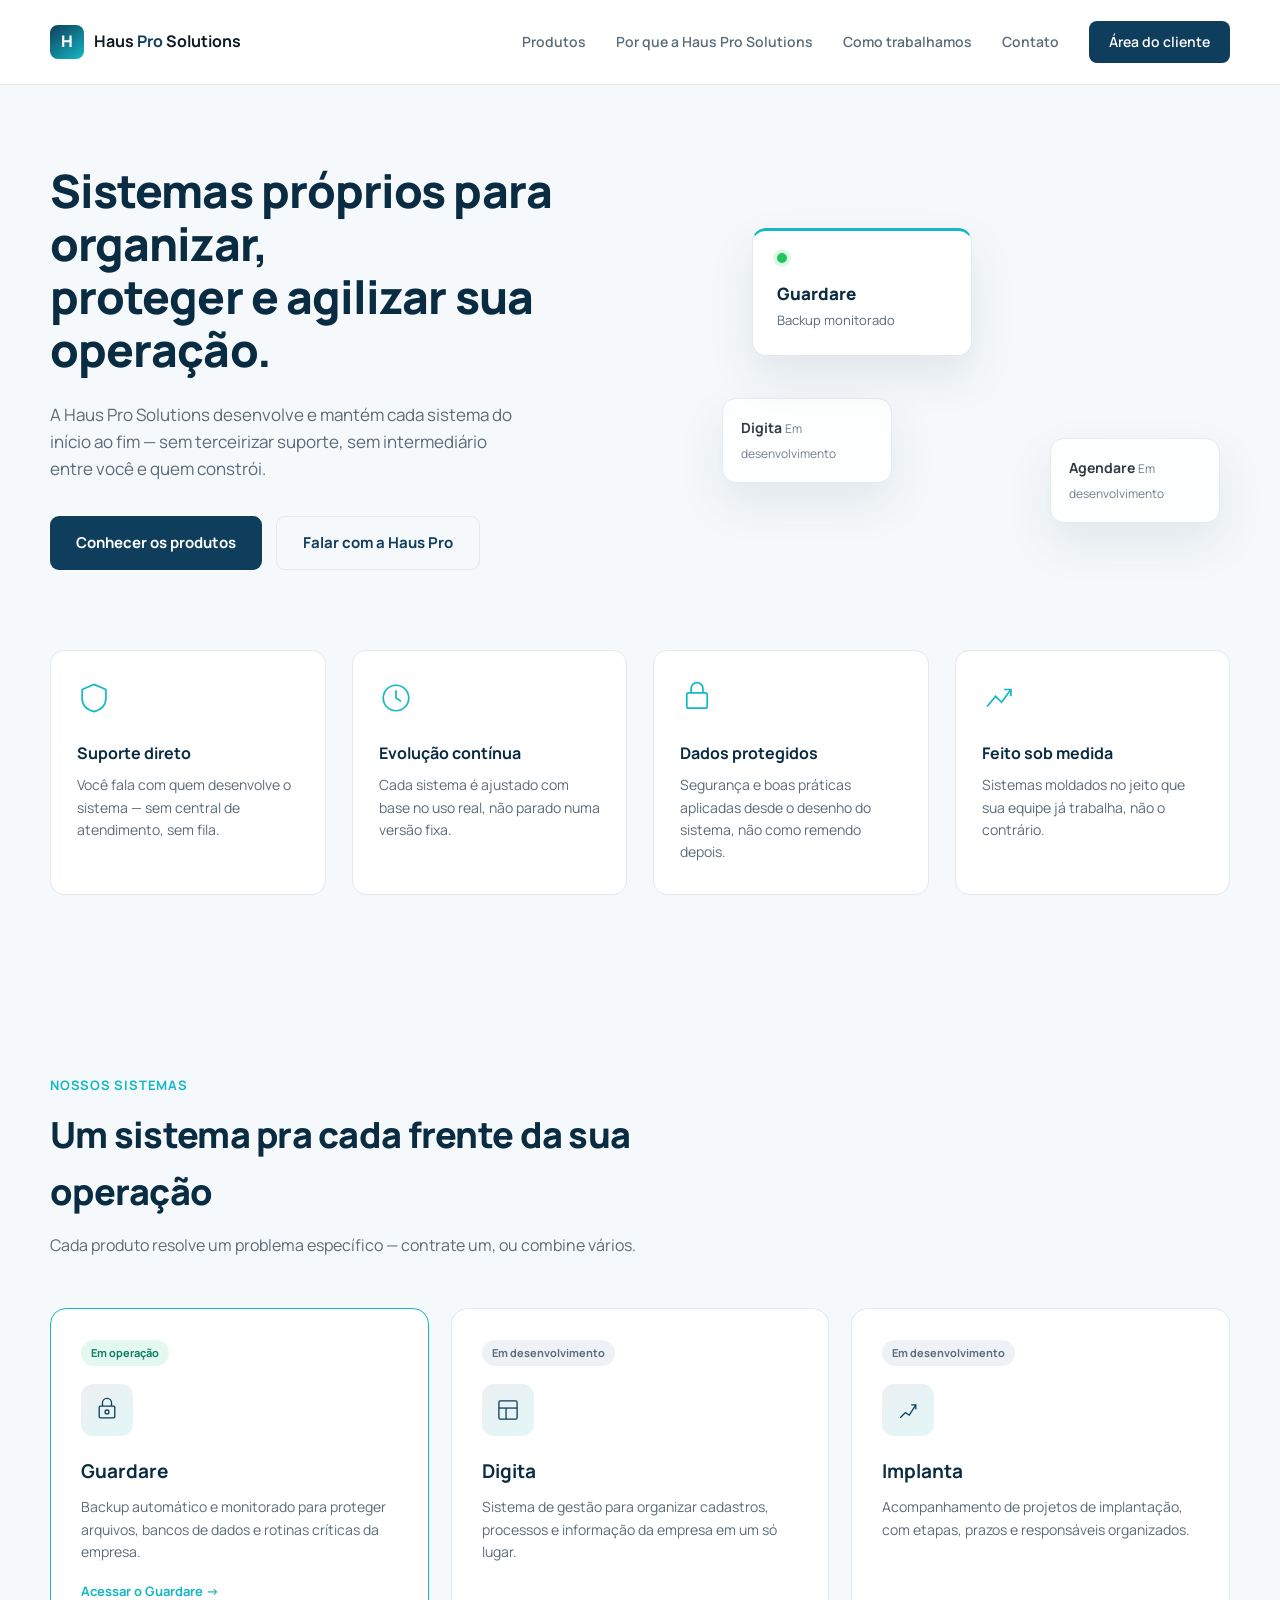
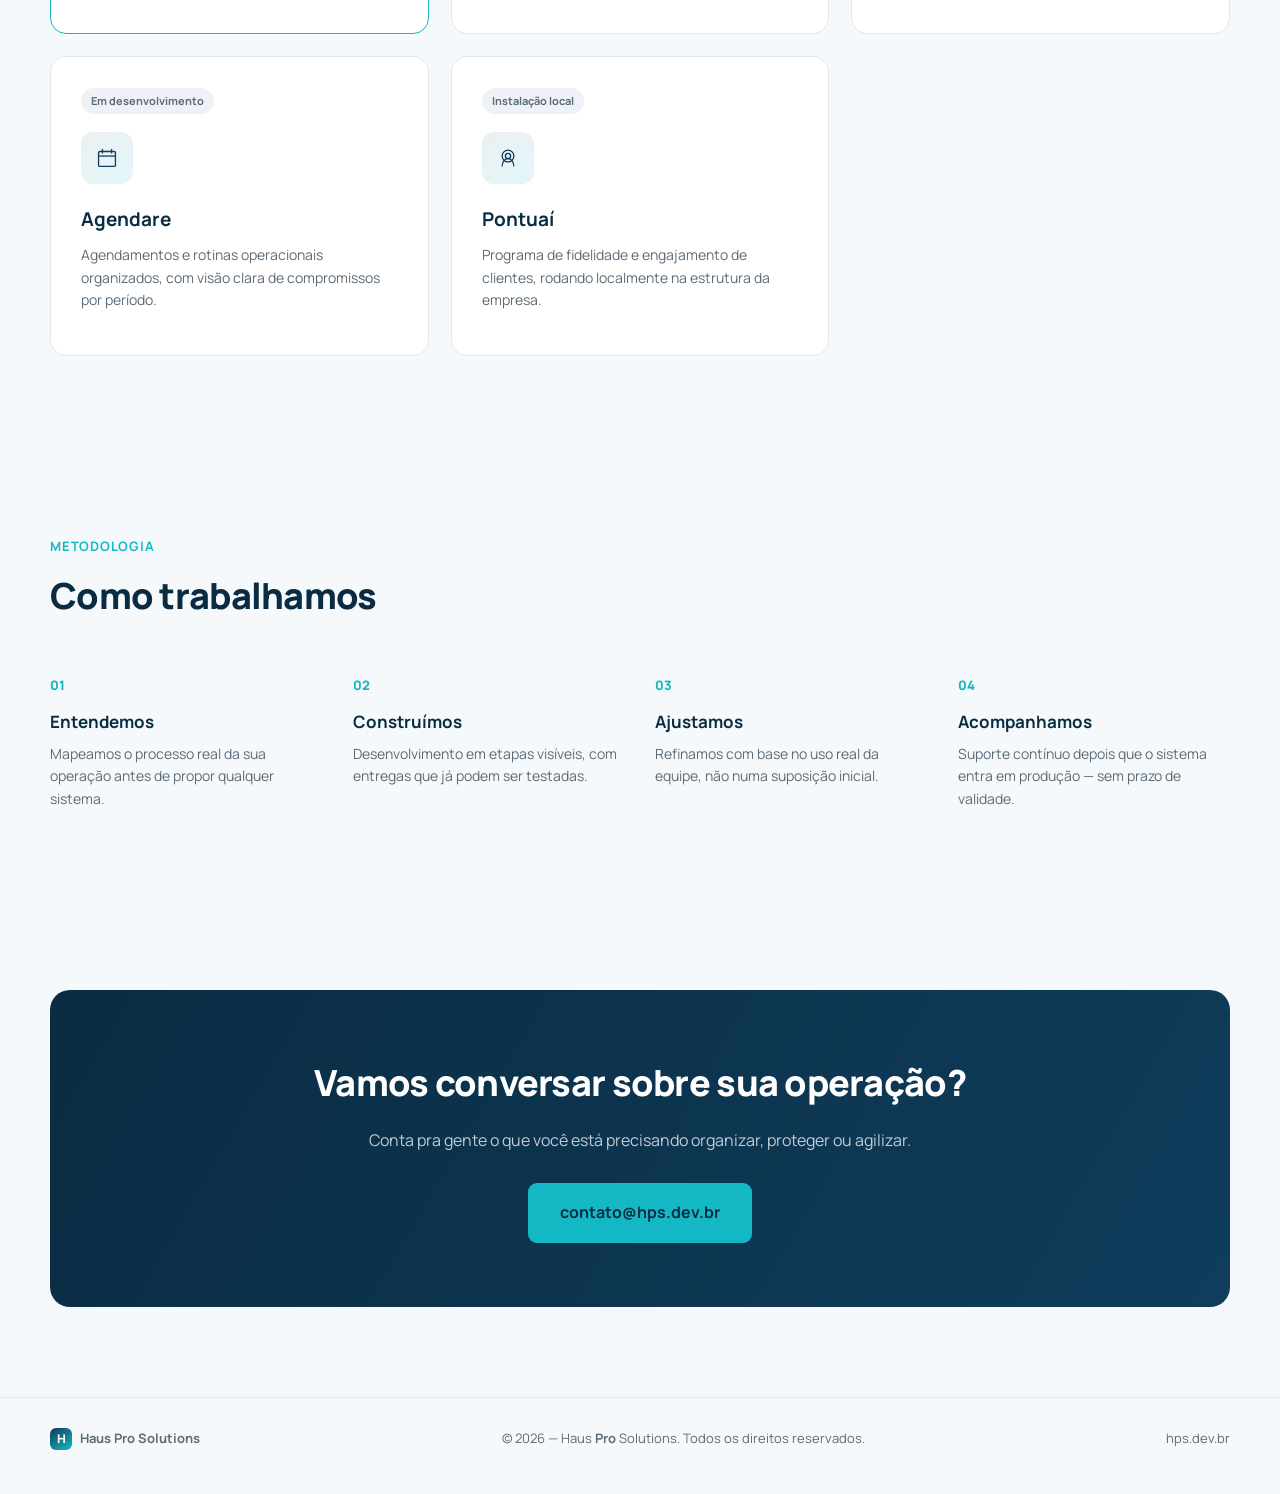
==== index.html @ c9cec8e6 "Site institucional novo e página do Guardare" ====
<!doctype html>
<html lang="pt-BR">
<head>
<meta charset="utf-8">
<meta name="viewport" content="width=device-width, initial-scale=1">
<meta name="description" content="Haus Pro Solutions — sistemas próprios para organizar, proteger e agilizar a operação do seu negócio.">
<title>Haus Pro Solutions | Sistemas para sua operação</title>

<link rel="preconnect" href="https://fonts.googleapis.com">
<link rel="preconnect" href="https://fonts.gstatic.com" crossorigin>
<link href="https://fonts.googleapis.com/css2?family=Manrope:wght@400;500;600;700;800&display=swap" rel="stylesheet">

<link rel="stylesheet" href="style.css">
</head>
<body>

<header>
  <div class="header-inner">
    <a class="logo" href="#topo">
      <span class="mark">H</span>
      <span class="brand-title">Haus <strong>Pro</strong> Solutions</span>
    </a>

    <button class="menu-toggle" aria-label="Abrir menu" aria-expanded="false">☰</button>

    <nav>
      <a href="#produtos">Produtos</a>
      <a href="#diferenciais">Por que a Haus Pro Solutions</a>
      <a href="#processo">Como trabalhamos</a>
      <a href="#contato">Contato</a>
      <a class="cta-button" href="https://portal.hps.dev.br">Área do cliente</a>
    </nav>
  </div>
</header>

<main id="topo">

  <!-- HERO -->
  <section class="hero">
    <div class="hero-copy">
      <h1>Sistemas próprios para organizar,<br>proteger e agilizar sua operação.</h1>
      <p class="lead">
        A Haus Pro Solutions desenvolve e mantém cada sistema do início ao fim —
        sem terceirizar suporte, sem intermediário entre você e quem constrói.
      </p>
      <div class="actions">
        <a class="button primary" href="#produtos">Conhecer os produtos</a>
        <a class="button ghost" href="#contato">Falar com a Haus Pro</a>
      </div>
    </div>
    <div class="hero-visual" aria-hidden="true">
      <div class="visual-card main">
        <div class="visual-dot"></div>
        <span>Guardare</span>
        <small>Backup monitorado</small>
      </div>
      <div class="visual-card secondary">
        <span>Digita</span>
        <small>Em desenvolvimento</small>
      </div>
      <div class="visual-card secondary offset">
        <span>Agendare</span>
        <small>Em desenvolvimento</small>
      </div>
    </div>
  </section>

  <!-- DIFERENCIAIS -->
  <section class="section diferenciais" id="diferenciais">
    <div class="diff-grid">
      <div class="diff">
        <svg viewBox="0 0 40 40"><path d="M20 4 L34 10 V20 C34 29 28 34 20 36 C12 34 6 29 6 20 V10 Z"/></svg>
        <h3>Suporte direto</h3>
        <p>Você fala com quem desenvolve o sistema — sem central de atendimento, sem fila.</p>
      </div>
      <div class="diff">
        <svg viewBox="0 0 40 40"><circle cx="20" cy="20" r="15"/><path d="M20 11 V20 L26 24"/></svg>
        <h3>Evolução contínua</h3>
        <p>Cada sistema é ajustado com base no uso real, não parado numa versão fixa.</p>
      </div>
      <div class="diff">
        <svg viewBox="0 0 40 40"><rect x="8" y="14" width="24" height="18" rx="2"/><path d="M13 14 V9 a7 7 0 0 1 14 0 v5"/></svg>
        <h3>Dados protegidos</h3>
        <p>Segurança e boas práticas aplicadas desde o desenho do sistema, não como remendo depois.</p>
      </div>
      <div class="diff">
        <svg viewBox="0 0 40 40"><path d="M6 30 L16 18 L23 25 L34 10"/><path d="M26 10 H34 V18"/></svg>
        <h3>Feito sob medida</h3>
        <p>Sistemas moldados no jeito que sua equipe já trabalha, não o contrário.</p>
      </div>
    </div>
  </section>

  <!-- PRODUTOS -->
  <section class="section produtos" id="produtos">
    <div class="section-head">
      <p class="kicker">Nossos sistemas</p>
      <h2>Um sistema pra cada frente da sua operação</h2>
      <p class="section-desc">Cada produto resolve um problema específico — contrate um, ou combine vários.</p>
    </div>

    <div class="cards">

      <article class="card live">
        <span class="badge live">Em operação</span>
        <div class="card-icon">
          <svg viewBox="0 0 40 40"><rect x="8" y="14" width="24" height="18" rx="2"/><path d="M13 14 V9 a7 7 0 0 1 14 0 v5"/><circle cx="20" cy="23" r="3"/></svg>
        </div>
        <h3>Guardare</h3>
        <p>Backup automático e monitorado para proteger arquivos, bancos de dados e rotinas críticas da empresa.</p>
        <a href="https://portal.hps.dev.br">Acessar o Guardare →</a>
      </article>

      <article class="card">
        <span class="badge">Em desenvolvimento</span>
        <div class="card-icon">
          <svg viewBox="0 0 40 40"><rect x="6" y="6" width="28" height="28" rx="2"/><line x1="6" y1="17" x2="34" y2="17"/><line x1="17" y1="17" x2="17" y2="34"/></svg>
        </div>
        <h3>Digita</h3>
        <p>Sistema de gestão para organizar cadastros, processos e informação da empresa em um só lugar.</p>
      </article>

      <article class="card">
        <span class="badge">Em desenvolvimento</span>
        <div class="card-icon">
          <svg viewBox="0 0 40 40"><path d="M8 32 L16 24 L22 28 L32 12"/><path d="M25 12 H32 V19"/></svg>
        </div>
        <h3>Implanta</h3>
        <p>Acompanhamento de projetos de implantação, com etapas, prazos e responsáveis organizados.</p>
      </article>

      <article class="card">
        <span class="badge">Em desenvolvimento</span>
        <div class="card-icon">
          <svg viewBox="0 0 40 40"><rect x="7" y="10" width="26" height="23" rx="2"/><line x1="7" y1="17" x2="33" y2="17"/><line x1="13" y1="6" x2="13" y2="13"/><line x1="27" y1="6" x2="27" y2="13"/></svg>
        </div>
        <h3>Agendare</h3>
        <p>Agendamentos e rotinas operacionais organizados, com visão clara de compromissos por período.</p>
      </article>

      <article class="card">
        <span class="badge">Instalação local</span>
        <div class="card-icon">
          <svg viewBox="0 0 40 40"><circle cx="20" cy="17" r="4"/><path d="M11 33 c0 -7 4 -12 9 -12 s9 5 9 12"/><circle cx="20" cy="17" r="9"/></svg>
        </div>
        <h3>Pontuaí</h3>
        <p>Programa de fidelidade e engajamento de clientes, rodando localmente na estrutura da empresa.</p>
      </article>

    </div>
  </section>

  <!-- COMO TRABALHAMOS -->
  <section class="section processo" id="processo">
    <div class="section-head">
      <p class="kicker">Metodologia</p>
      <h2>Como trabalhamos</h2>
    </div>

    <div class="steps">
      <div class="step"><span class="step-n">01</span><h3>Entendemos</h3><p>Mapeamos o processo real da sua operação antes de propor qualquer sistema.</p></div>
      <div class="step"><span class="step-n">02</span><h3>Construímos</h3><p>Desenvolvimento em etapas visíveis, com entregas que já podem ser testadas.</p></div>
      <div class="step"><span class="step-n">03</span><h3>Ajustamos</h3><p>Refinamos com base no uso real da equipe, não numa suposição inicial.</p></div>
      <div class="step"><span class="step-n">04</span><h3>Acompanhamos</h3><p>Suporte contínuo depois que o sistema entra em produção — sem prazo de validade.</p></div>
    </div>
  </section>

  <!-- CONTATO -->
  <section class="section contato" id="contato">
    <div class="contato-box">
      <h2>Vamos conversar sobre sua operação?</h2>
      <p>Conta pra gente o que você está precisando organizar, proteger ou agilizar.</p>
      <a class="button primary large" href="mailto:contato@hps.dev.br">contato@hps.dev.br</a>
    </div>
  </section>

</main>

<footer>
  <div class="footer-inner">
    <span class="logo small">
      <span class="mark">H</span>
      Haus Pro Solutions
    </span>
    <span>© 2026 — Haus <strong>Pro</strong> Solutions. Todos os direitos reservados.</span>
    <span>hps.dev.br</span>
  </div>
</footer>

<script src="script.js"></script>
</body>
</html>
---- style.css ----
:root {
  --blue: #0f3d5c;
  --blue-deep: #0a2c42;
  --cyan: #14b8c4;
  --bg: #f6f9fb;
  --surface: #ffffff;
  --ink: #101a24;
  --muted: #5b6b78;
  --line: #e2e8ee;
  --max: 1180px;
}

* { box-sizing: border-box; }
html { scroll-behavior: smooth; }

body {
  margin: 0;
  background: var(--bg);
  color: var(--ink);
  font-family: 'Manrope', system-ui, sans-serif;
  font-size: 16px;
  line-height: 1.6;
}

a { text-decoration: none; color: inherit; }

.header-inner, main, .footer-inner {
  width: min(var(--max), calc(100% - 48px));
  margin: auto;
}

/* HEADER */
header {
  background: var(--surface);
  border-bottom: 1px solid var(--line);
  position: sticky;
  top: 0;
  z-index: 20;
}

.header-inner {
  height: 84px;
  display: flex;
  align-items: center;
  justify-content: space-between;
}

.logo {
  display: flex;
  align-items: center;
  gap: 10px;
  font-weight: 700;
}

.mark {
  width: 34px;
  height: 34px;
  border-radius: 8px;
  background: linear-gradient(145deg, var(--blue), var(--cyan));
  color: #fff;
  display: flex;
  align-items: center;
  justify-content: center;
  font-size: 16px;
  font-weight: 800;
}

.brand-title { font-size: 16px; color: var(--ink); }
.brand-title strong { color: var(--blue); }

nav { display: flex; align-items: center; gap: 30px; }

nav a {
  font-size: 14px;
  font-weight: 600;
  color: var(--muted);
  transition: color 0.2s ease;
}

nav a:hover { color: var(--blue); }

.cta-button {
  padding: 10px 20px;
  background: var(--blue);
  border-radius: 8px;
  color: #fff !important;
}

.cta-button:hover { background: var(--blue-deep); }

.menu-toggle {
  display: none;
  background: none;
  border: none;
  color: var(--blue);
  font-size: 24px;
  cursor: pointer;
}

/* HERO */
.hero {
  padding: 80px 0;
  display: grid;
  grid-template-columns: 1.1fr 0.9fr;
  gap: 50px;
  align-items: center;
}

.hero h1 {
  font-size: clamp(32px, 4vw, 46px);
  line-height: 1.15;
  letter-spacing: -0.02em;
  font-weight: 800;
  margin: 0 0 24px;
  color: var(--blue-deep);
}

.lead {
  max-width: 480px;
  color: var(--muted);
  font-size: 17px;
  margin-bottom: 34px;
}

.actions { display: flex; gap: 14px; flex-wrap: wrap; }

.button {
  display: inline-flex;
  align-items: center;
  padding: 14px 26px;
  border-radius: 9px;
  font-weight: 700;
  font-size: 15px;
  transition: all 0.2s ease;
}

.button.primary { background: var(--blue); color: #fff; }
.button.primary:hover { background: var(--blue-deep); }
.button.primary.large { padding: 17px 32px; font-size: 16px; }

.button.ghost { border: 1.5px solid var(--line); color: var(--blue); }
.button.ghost:hover { border-color: var(--blue); }

/* VISUAL HERO */
.hero-visual { position: relative; height: 320px; }

.visual-card {
  position: absolute;
  background: var(--surface);
  border: 1px solid var(--line);
  border-radius: 14px;
  box-shadow: 0 20px 45px rgba(15, 61, 92, 0.1);
  padding: 22px 24px;
}

.visual-card.main {
  width: 220px;
  top: 20px;
  left: 30px;
  z-index: 2;
  border-top: 3px solid var(--cyan);
}

.visual-card.main span { display: block; font-weight: 800; font-size: 17px; color: var(--blue-deep); }
.visual-card.main small { color: var(--muted); font-size: 13px; }

.visual-dot {
  width: 10px; height: 10px; border-radius: 50%;
  background: #22c55e;
  display: inline-block;
  margin-bottom: 10px;
  box-shadow: 0 0 0 4px rgba(34,197,94,0.15);
}

.visual-card.secondary {
  width: 170px;
  padding: 16px 18px;
  opacity: 0.85;
}
.visual-card.secondary span { font-weight: 700; font-size: 14px; color: var(--ink); }
.visual-card.secondary small { color: var(--muted); font-size: 12px; }

.visual-card.secondary:not(.offset) { top: 190px; left: 0; z-index: 1; }
.visual-card.secondary.offset { top: 230px; right: 10px; z-index: 1; }

/* SEÇÕES */
.section { padding: 90px 0; }

.section-head { max-width: 640px; margin-bottom: 50px; }

.kicker {
  font-size: 13px;
  font-weight: 700;
  color: var(--cyan);
  text-transform: uppercase;
  letter-spacing: 0.06em;
  margin: 0 0 10px;
}

h2 {
  font-size: clamp(26px, 3vw, 36px);
  letter-spacing: -0.02em;
  font-weight: 800;
  margin: 0 0 12px;
  color: var(--blue-deep);
}

.section-desc { color: var(--muted); margin: 0; }

/* DIFERENCIAIS */
.diferenciais { padding-top: 0; }

.diff-grid {
  display: grid;
  grid-template-columns: repeat(4, 1fr);
  gap: 26px;
}

.diff {
  background: var(--surface);
  border: 1px solid var(--line);
  border-radius: 14px;
  padding: 30px 26px;
}

.diff svg {
  width: 34px;
  height: 34px;
  fill: none;
  stroke: var(--cyan);
  stroke-width: 2;
  margin-bottom: 18px;
}

.diff h3 { font-size: 16px; margin: 0 0 8px; color: var(--blue-deep); }
.diff p { font-size: 14px; color: var(--muted); margin: 0; }

/* PRODUTOS */
.cards {
  display: grid;
  grid-template-columns: repeat(3, 1fr);
  gap: 22px;
}

.card {
  background: var(--surface);
  border: 1px solid var(--line);
  border-radius: 16px;
  padding: 30px;
  position: relative;
  transition: transform 0.2s ease, box-shadow 0.2s ease;
}

.card:hover { transform: translateY(-4px); box-shadow: 0 16px 34px rgba(15,61,92,0.1); }

.card.live { border-color: var(--cyan); }

.badge {
  display: inline-block;
  font-size: 11px;
  font-weight: 700;
  color: var(--muted);
  background: #eef2f6;
  padding: 4px 10px;
  border-radius: 100px;
  margin-bottom: 18px;
}

.badge.live { color: #0a7d63; background: #e3f8ef; }

.card-icon {
  width: 52px;
  height: 52px;
  border-radius: 12px;
  background: linear-gradient(145deg, rgba(15,61,92,0.08), rgba(20,184,196,0.12));
  display: flex;
  align-items: center;
  justify-content: center;
  margin-bottom: 20px;
}

.card-icon svg { width: 26px; height: 26px; fill: none; stroke: var(--blue); stroke-width: 2; }

.card h3 { font-size: 19px; margin: 0 0 10px; color: var(--blue-deep); }
.card p { font-size: 14px; color: var(--muted); min-height: 62px; margin: 0 0 14px; }
.card a { color: var(--cyan); font-size: 13px; font-weight: 700; }

/* PROCESSO */
.steps {
  display: grid;
  grid-template-columns: repeat(4, 1fr);
  gap: 30px;
}

.step-n {
  display: block;
  font-size: 13px;
  font-weight: 800;
  color: var(--cyan);
  margin-bottom: 12px;
}

.step h3 { font-size: 17px; margin: 0 0 8px; color: var(--blue-deep); }
.step p { font-size: 14px; color: var(--muted); margin: 0; }

/* CONTATO */
.contato-box {
  background: linear-gradient(120deg, var(--blue-deep), var(--blue));
  border-radius: 20px;
  padding: 64px;
  text-align: center;
  color: #fff;
}

.contato-box h2 { color: #fff; }
.contato-box p { color: rgba(255,255,255,0.75); margin-bottom: 30px; }
.contato-box .button.primary { background: var(--cyan); color: var(--blue-deep); }
.contato-box .button.primary:hover { background: #3fd0db; }

/* RODAPÉ */
footer { border-top: 1px solid var(--line); padding: 30px 0 44px; }

.footer-inner {
  display: flex;
  justify-content: space-between;
  align-items: center;
  color: var(--muted);
  font-size: 13px;
}

.logo.small { font-size: 13px; gap: 8px; }
.logo.small .mark { width: 22px; height: 22px; font-size: 12px; border-radius: 6px; }

/* RESPONSIVO */
@media (max-width: 900px) {
  nav {
    display: none;
    position: absolute;
    right: 24px;
    top: 76px;
    flex-direction: column;
    align-items: stretch;
    gap: 18px;
    padding: 24px;
    background: var(--surface);
    border: 1px solid var(--line);
    border-radius: 14px;
    min-width: 220px;
    box-shadow: 0 16px 34px rgba(0,0,0,0.08);
  }
  nav.active { display: flex; }
  .menu-toggle { display: block; }

  .hero { grid-template-columns: 1fr; padding: 50px 0; }
  .hero-visual { display: none; }
  .diff-grid { grid-template-columns: 1fr 1fr; }
  .cards { grid-template-columns: 1fr 1fr; }
  .steps { grid-template-columns: 1fr 1fr; }
}

@media (max-width: 560px) {
  .header-inner, main, .footer-inner { width: calc(100% - 32px); }
  .diff-grid, .cards, .steps { grid-template-columns: 1fr; }
  .contato-box { padding: 40px 26px; }
  .footer-inner { flex-direction: column; gap: 10px; align-items: flex-start; }
}
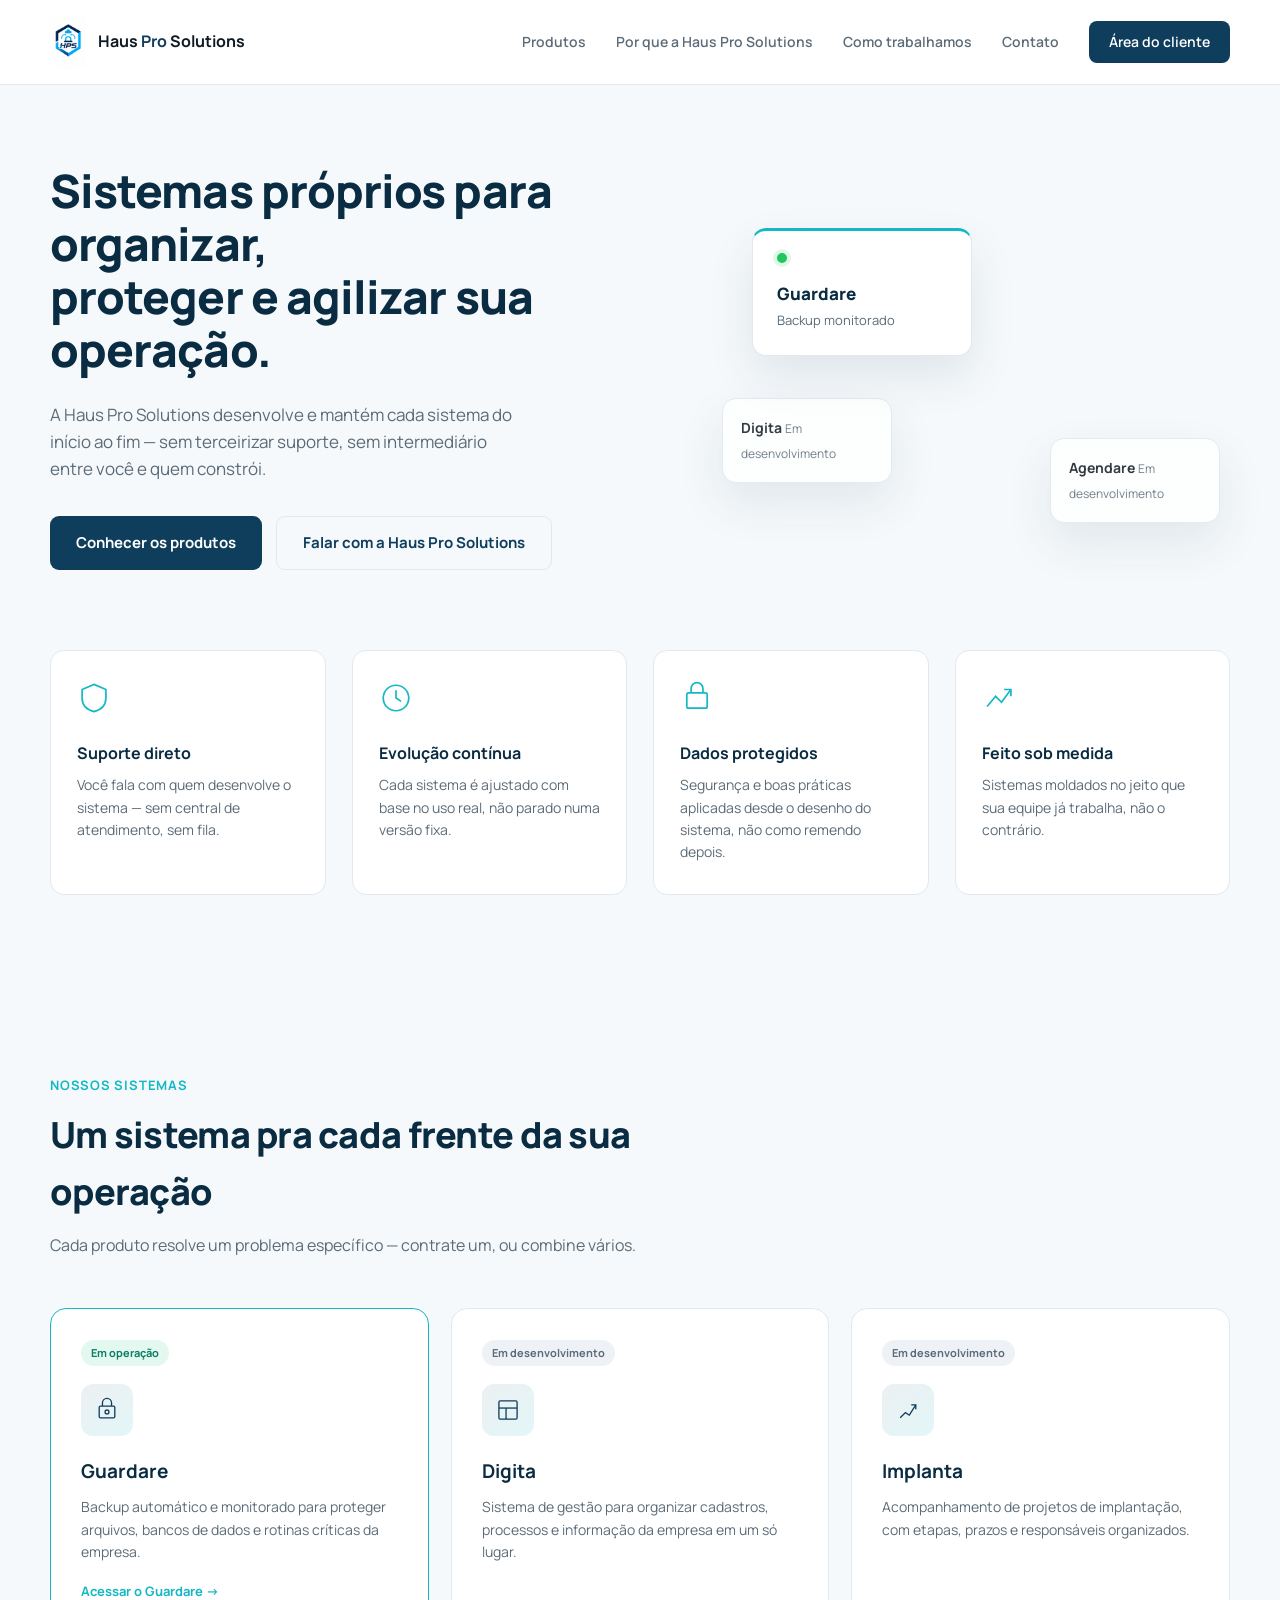
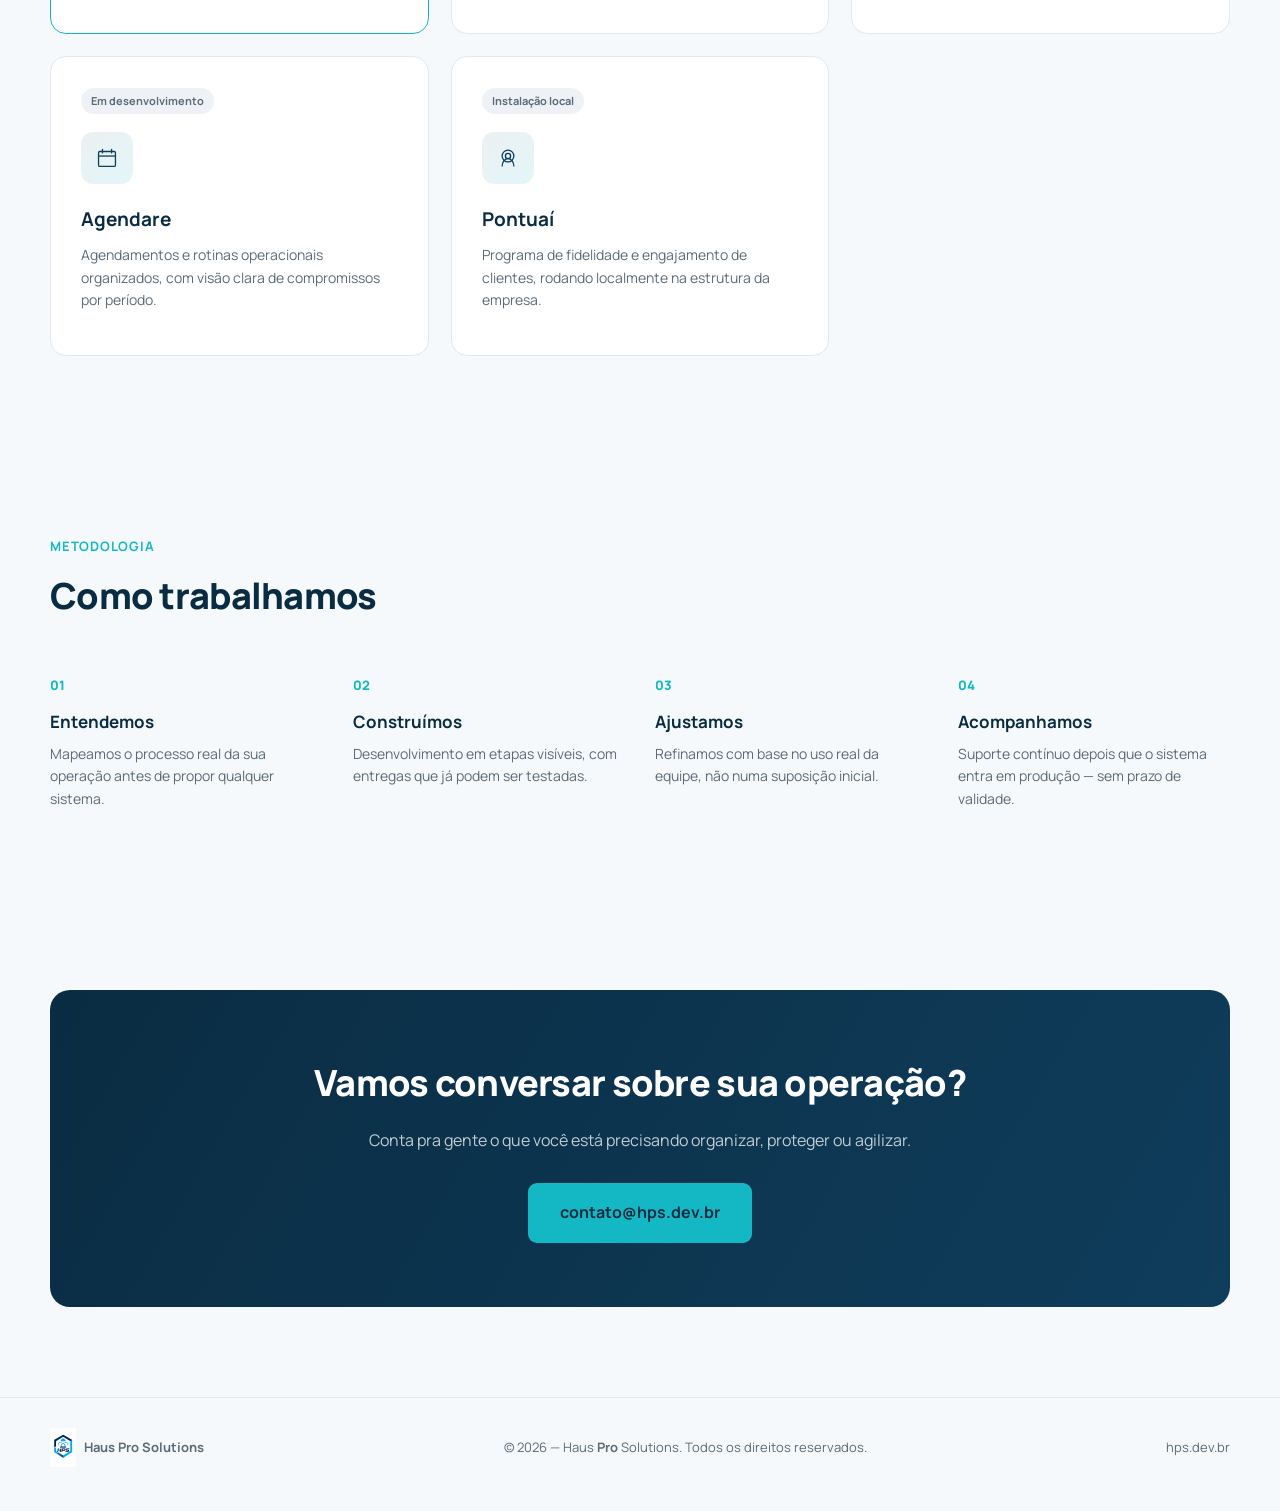
==== commit 081943b9: "Atualizando logo da hps e icone do chat da guardare" ====
--- a/index.html
+++ b/index.html
@@ -17,7 +17,8 @@
 <header>
   <div class="header-inner">
     <a class="logo" href="#topo">
-      <span class="mark">H</span>
+      <!-- Emblema hexagonal (exato da última imagem) -->
+      <img class="logo-mark" src="logo.jpg" alt="HPS">
       <span class="brand-title">Haus <strong>Pro</strong> Solutions</span>
     </a>
 
@@ -45,7 +46,7 @@
       </p>
       <div class="actions">
         <a class="button primary" href="#produtos">Conhecer os produtos</a>
-        <a class="button ghost" href="#contato">Falar com a Haus Pro</a>
+        <a class="button ghost" href="#contato">Falar com a Haus Pro Solutions</a>
       </div>
     </div>
     <div class="hero-visual" aria-hidden="true">
@@ -108,7 +109,7 @@
         </div>
         <h3>Guardare</h3>
         <p>Backup automático e monitorado para proteger arquivos, bancos de dados e rotinas críticas da empresa.</p>
-        <a href="https://portal.hps.dev.br">Acessar o Guardare →</a>
+        <a href="https://guardare.hps.dev.br">Acessar o Guardare →</a>
       </article>
 
       <article class="card">
@@ -179,7 +180,7 @@
 <footer>
   <div class="footer-inner">
     <span class="logo small">
-      <span class="mark">H</span>
+      <img class="logo-mark" src="logo.jpg" alt="HPS">
       Haus Pro Solutions
     </span>
     <span>© 2026 — Haus <strong>Pro</strong> Solutions. Todos os direitos reservados.</span>
--- a/style.css
+++ b/style.css
@@ -48,21 +48,14 @@
 .logo {
   display: flex;
   align-items: center;
-  gap: 10px;
+  gap: 12px;
   font-weight: 700;
 }
 
-.mark {
-  width: 34px;
-  height: 34px;
-  border-radius: 8px;
-  background: linear-gradient(145deg, var(--blue), var(--cyan));
-  color: #fff;
-  display: flex;
-  align-items: center;
-  justify-content: center;
-  font-size: 16px;
-  font-weight: 800;
+.logo-mark {
+  width: 36px;
+  height: auto;
+  flex-shrink: 0;
 }
 
 .brand-title { font-size: 16px; color: var(--ink); }
@@ -329,7 +322,7 @@
 }
 
 .logo.small { font-size: 13px; gap: 8px; }
-.logo.small .mark { width: 22px; height: 22px; font-size: 12px; border-radius: 6px; }
+.logo.small .logo-mark { width: 26px; height: auto; }
 
 /* RESPONSIVO */
 @media (max-width: 900px) {
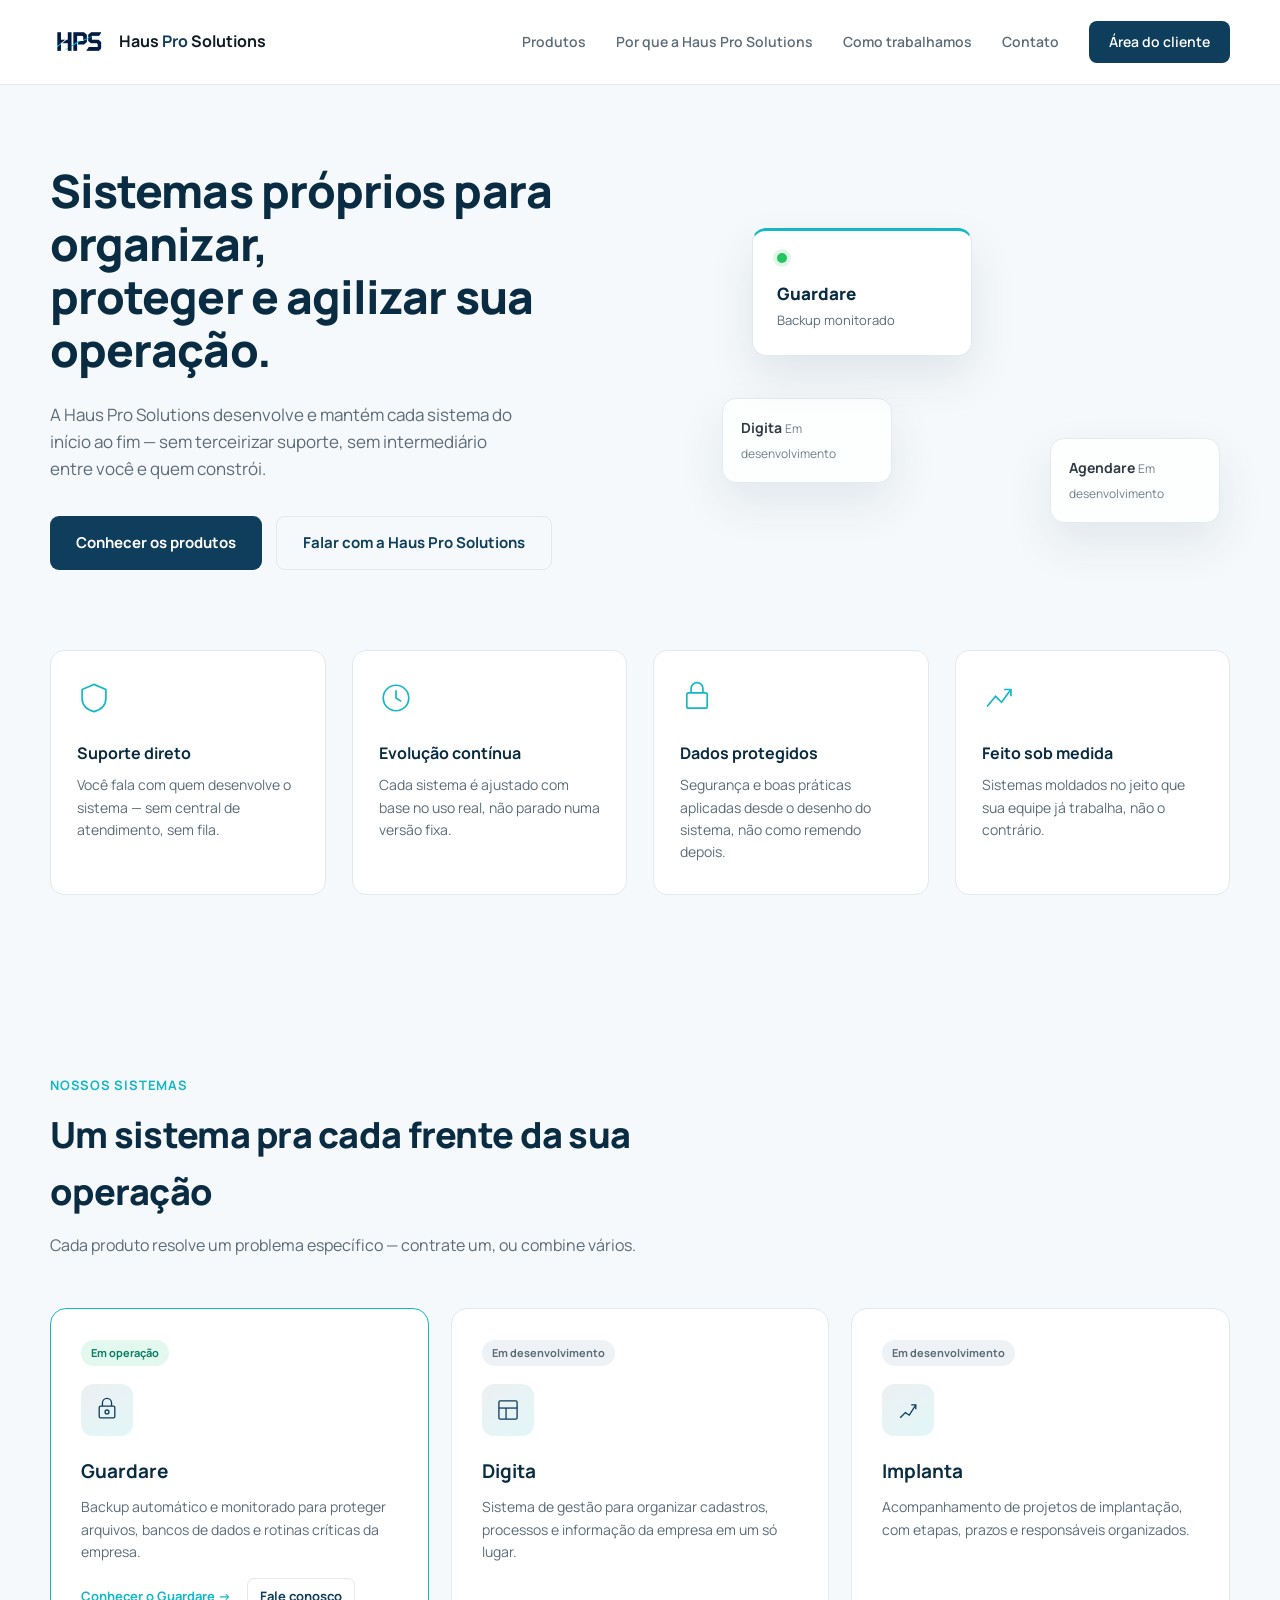
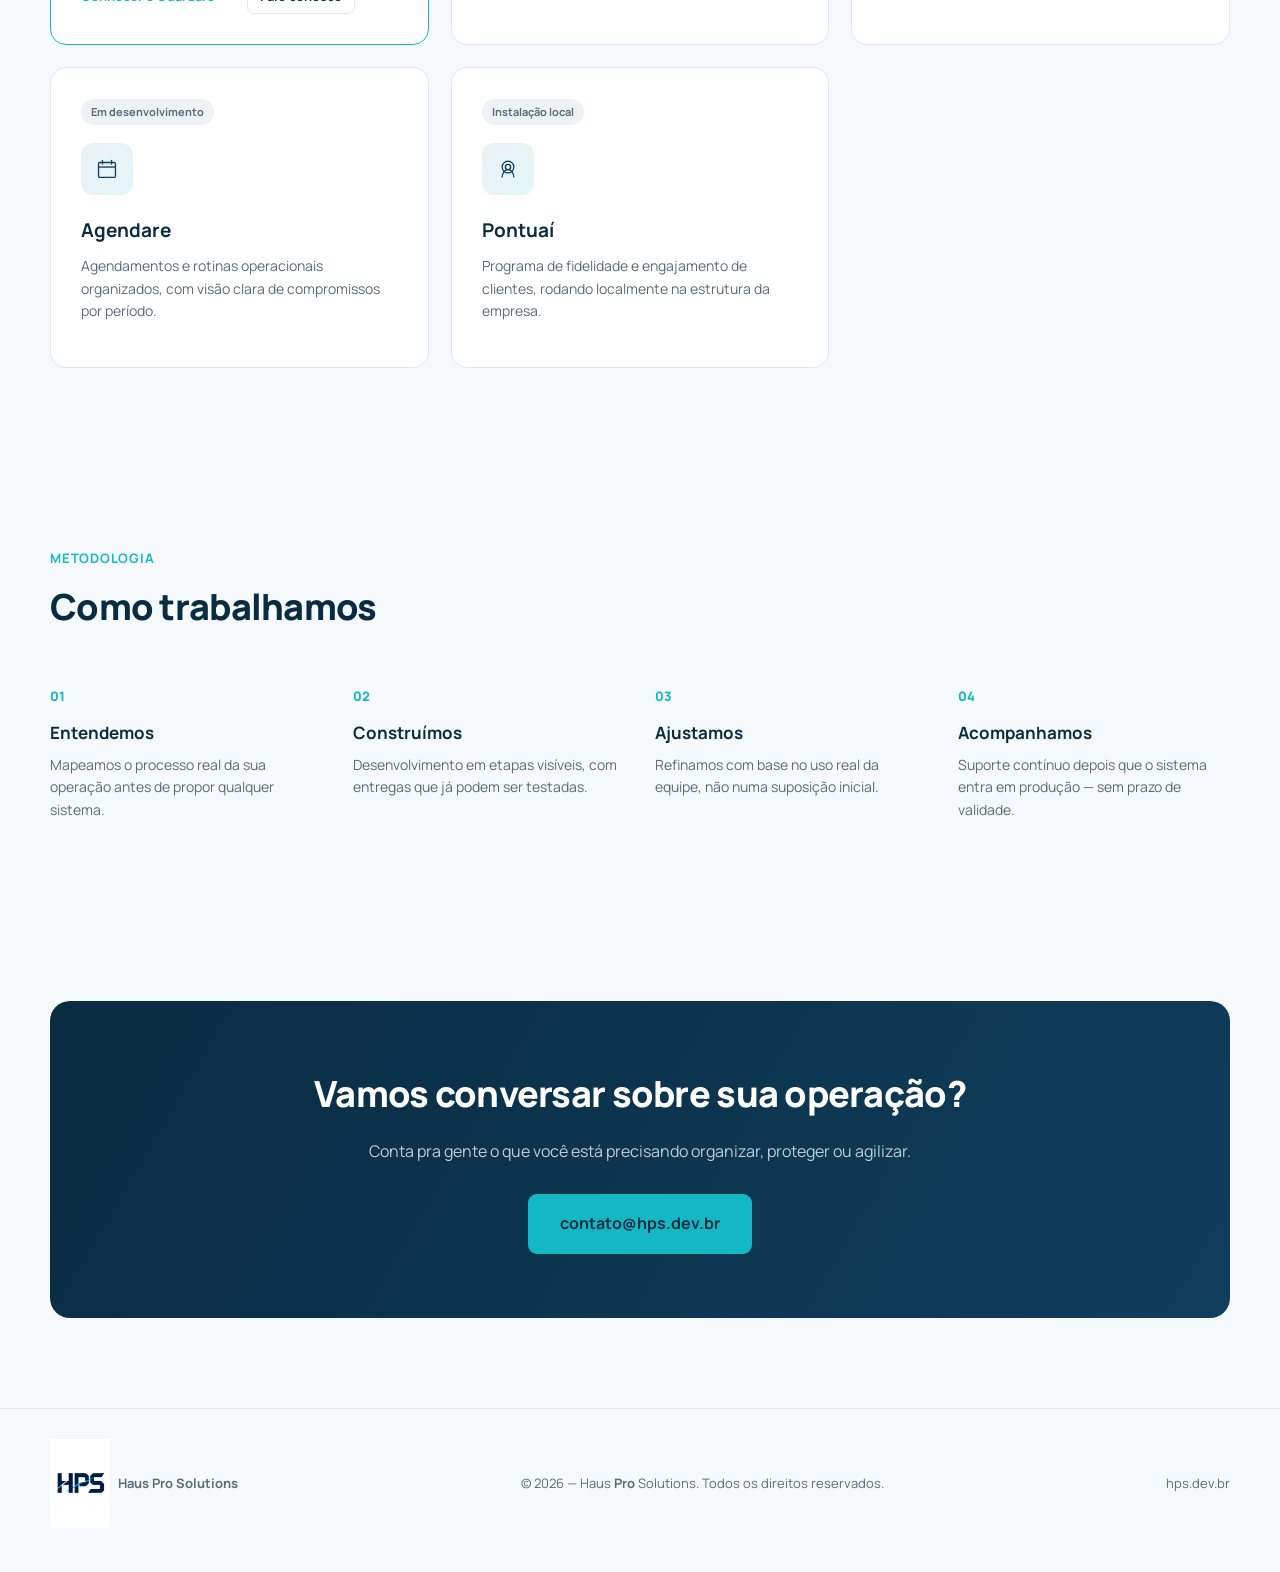
==== commit bd4f43d8: "Adicionando botao de fale conosco no card do guardare" ====
--- a/index.html
+++ b/index.html
@@ -1,193 +1,311 @@
 <!doctype html>
 <html lang="pt-BR">
-<head>
-<meta charset="utf-8">
-<meta name="viewport" content="width=device-width, initial-scale=1">
-<meta name="description" content="Haus Pro Solutions — sistemas próprios para organizar, proteger e agilizar a operação do seu negócio.">
-<title>Haus Pro Solutions | Sistemas para sua operação</title>
-
-<link rel="preconnect" href="https://fonts.googleapis.com">
-<link rel="preconnect" href="https://fonts.gstatic.com" crossorigin>
-<link href="https://fonts.googleapis.com/css2?family=Manrope:wght@400;500;600;700;800&display=swap" rel="stylesheet">
-
-<link rel="stylesheet" href="style.css">
-</head>
-<body>
-
-<header>
-  <div class="header-inner">
-    <a class="logo" href="#topo">
-      <!-- Emblema hexagonal (exato da última imagem) -->
-      <img class="logo-mark" src="logo.jpg" alt="HPS">
-      <span class="brand-title">Haus <strong>Pro</strong> Solutions</span>
-    </a>
-
-    <button class="menu-toggle" aria-label="Abrir menu" aria-expanded="false">☰</button>
-
-    <nav>
-      <a href="#produtos">Produtos</a>
-      <a href="#diferenciais">Por que a Haus Pro Solutions</a>
-      <a href="#processo">Como trabalhamos</a>
-      <a href="#contato">Contato</a>
-      <a class="cta-button" href="https://portal.hps.dev.br">Área do cliente</a>
-    </nav>
-  </div>
-</header>
-
-<main id="topo">
-
-  <!-- HERO -->
-  <section class="hero">
-    <div class="hero-copy">
-      <h1>Sistemas próprios para organizar,<br>proteger e agilizar sua operação.</h1>
-      <p class="lead">
-        A Haus Pro Solutions desenvolve e mantém cada sistema do início ao fim —
-        sem terceirizar suporte, sem intermediário entre você e quem constrói.
-      </p>
-      <div class="actions">
-        <a class="button primary" href="#produtos">Conhecer os produtos</a>
-        <a class="button ghost" href="#contato">Falar com a Haus Pro Solutions</a>
+  <head>
+    <meta charset="utf-8" />
+    <meta name="viewport" content="width=device-width, initial-scale=1" />
+    <meta
+      name="description"
+      content="Haus Pro Solutions — sistemas próprios para organizar, proteger e agilizar a operação do seu negócio."
+    />
+    <title>Haus Pro Solutions | Sistemas para sua operação</title>
+
+    <link rel="preconnect" href="https://fonts.googleapis.com" />
+    <link rel="preconnect" href="https://fonts.gstatic.com" crossorigin />
+    <link
+      href="https://fonts.googleapis.com/css2?family=Manrope:wght@400;500;600;700;800&display=swap"
+      rel="stylesheet"
+    />
+
+    <link rel="stylesheet" href="style.css" />
+  </head>
+  <body>
+    <header>
+      <div class="header-inner">
+        <a class="logo" href="#topo">
+          <!-- Emblema hexagonal (exato da última imagem) -->
+          <img class="logo-mark" src="logo.jpg" alt="HPS" />
+          <span class="brand-title">Haus <strong>Pro</strong> Solutions</span>
+        </a>
+
+        <button
+          class="menu-toggle"
+          aria-label="Abrir menu"
+          aria-expanded="false"
+        >
+          ☰
+        </button>
+
+        <nav>
+          <a href="#produtos">Produtos</a>
+          <a href="#diferenciais">Por que a Haus Pro Solutions</a>
+          <a href="#processo">Como trabalhamos</a>
+          <a href="#contato">Contato</a>
+          <a class="cta-button" href="https://portal.hps.dev.br"
+            >Área do cliente</a
+          >
+        </nav>
       </div>
-    </div>
-    <div class="hero-visual" aria-hidden="true">
-      <div class="visual-card main">
-        <div class="visual-dot"></div>
-        <span>Guardare</span>
-        <small>Backup monitorado</small>
+    </header>
+
+    <main id="topo">
+      <!-- HERO -->
+      <section class="hero">
+        <div class="hero-copy">
+          <h1>
+            Sistemas próprios para organizar,<br />proteger e agilizar sua
+            operação.
+          </h1>
+          <p class="lead">
+            A Haus Pro Solutions desenvolve e mantém cada sistema do início ao
+            fim — sem terceirizar suporte, sem intermediário entre você e quem
+            constrói.
+          </p>
+          <div class="actions">
+            <a class="button primary" href="#produtos">Conhecer os produtos</a>
+            <a class="button ghost" href="#contato"
+              >Falar com a Haus Pro Solutions</a
+            >
+          </div>
+        </div>
+        <div class="hero-visual" aria-hidden="true">
+          <div class="visual-card main">
+            <div class="visual-dot"></div>
+            <span>Guardare</span>
+            <small>Backup monitorado</small>
+          </div>
+          <div class="visual-card secondary">
+            <span>Digita</span>
+            <small>Em desenvolvimento</small>
+          </div>
+          <div class="visual-card secondary offset">
+            <span>Agendare</span>
+            <small>Em desenvolvimento</small>
+          </div>
+        </div>
+      </section>
+
+      <!-- DIFERENCIAIS -->
+      <section class="section diferenciais" id="diferenciais">
+        <div class="diff-grid">
+          <div class="diff">
+            <svg viewBox="0 0 40 40">
+              <path
+                d="M20 4 L34 10 V20 C34 29 28 34 20 36 C12 34 6 29 6 20 V10 Z"
+              />
+            </svg>
+            <h3>Suporte direto</h3>
+            <p>
+              Você fala com quem desenvolve o sistema — sem central de
+              atendimento, sem fila.
+            </p>
+          </div>
+          <div class="diff">
+            <svg viewBox="0 0 40 40">
+              <circle cx="20" cy="20" r="15" />
+              <path d="M20 11 V20 L26 24" />
+            </svg>
+            <h3>Evolução contínua</h3>
+            <p>
+              Cada sistema é ajustado com base no uso real, não parado numa
+              versão fixa.
+            </p>
+          </div>
+          <div class="diff">
+            <svg viewBox="0 0 40 40">
+              <rect x="8" y="14" width="24" height="18" rx="2" />
+              <path d="M13 14 V9 a7 7 0 0 1 14 0 v5" />
+            </svg>
+            <h3>Dados protegidos</h3>
+            <p>
+              Segurança e boas práticas aplicadas desde o desenho do sistema,
+              não como remendo depois.
+            </p>
+          </div>
+          <div class="diff">
+            <svg viewBox="0 0 40 40">
+              <path d="M6 30 L16 18 L23 25 L34 10" />
+              <path d="M26 10 H34 V18" />
+            </svg>
+            <h3>Feito sob medida</h3>
+            <p>
+              Sistemas moldados no jeito que sua equipe já trabalha, não o
+              contrário.
+            </p>
+          </div>
+        </div>
+      </section>
+
+      <!-- PRODUTOS -->
+      <section class="section produtos" id="produtos">
+        <div class="section-head">
+          <p class="kicker">Nossos sistemas</p>
+          <h2>Um sistema pra cada frente da sua operação</h2>
+          <p class="section-desc">
+            Cada produto resolve um problema específico — contrate um, ou
+            combine vários.
+          </p>
+        </div>
+
+        <div class="cards">
+          <article class="card live">
+            <span class="badge live">Em operação</span>
+            <div class="card-icon">
+              <svg viewBox="0 0 40 40">
+                <rect x="8" y="14" width="24" height="18" rx="2" />
+                <path d="M13 14 V9 a7 7 0 0 1 14 0 v5" />
+                <circle cx="20" cy="23" r="3" />
+              </svg>
+            </div>
+            <h3>Guardare</h3>
+            <p>
+              Backup automático e monitorado para proteger arquivos, bancos de
+              dados e rotinas críticas da empresa.
+            </p>
+
+            <div class="card-actions">
+              <a href="https://guardare.hps.dev.br">Conhecer o Guardare →</a>
+              <a href="https://guardare.hps.dev.br/contato">Fale conosco</a>
+            </div>
+          </article>
+
+          <article class="card">
+            <span class="badge">Em desenvolvimento</span>
+            <div class="card-icon">
+              <svg viewBox="0 0 40 40">
+                <rect x="6" y="6" width="28" height="28" rx="2" />
+                <line x1="6" y1="17" x2="34" y2="17" />
+                <line x1="17" y1="17" x2="17" y2="34" />
+              </svg>
+            </div>
+            <h3>Digita</h3>
+            <p>
+              Sistema de gestão para organizar cadastros, processos e informação
+              da empresa em um só lugar.
+            </p>
+          </article>
+
+          <article class="card">
+            <span class="badge">Em desenvolvimento</span>
+            <div class="card-icon">
+              <svg viewBox="0 0 40 40">
+                <path d="M8 32 L16 24 L22 28 L32 12" />
+                <path d="M25 12 H32 V19" />
+              </svg>
+            </div>
+            <h3>Implanta</h3>
+            <p>
+              Acompanhamento de projetos de implantação, com etapas, prazos e
+              responsáveis organizados.
+            </p>
+          </article>
+
+          <article class="card">
+            <span class="badge">Em desenvolvimento</span>
+            <div class="card-icon">
+              <svg viewBox="0 0 40 40">
+                <rect x="7" y="10" width="26" height="23" rx="2" />
+                <line x1="7" y1="17" x2="33" y2="17" />
+                <line x1="13" y1="6" x2="13" y2="13" />
+                <line x1="27" y1="6" x2="27" y2="13" />
+              </svg>
+            </div>
+            <h3>Agendare</h3>
+            <p>
+              Agendamentos e rotinas operacionais organizados, com visão clara
+              de compromissos por período.
+            </p>
+          </article>
+
+          <article class="card">
+            <span class="badge">Instalação local</span>
+            <div class="card-icon">
+              <svg viewBox="0 0 40 40">
+                <circle cx="20" cy="17" r="4" />
+                <path d="M11 33 c0 -7 4 -12 9 -12 s9 5 9 12" />
+                <circle cx="20" cy="17" r="9" />
+              </svg>
+            </div>
+            <h3>Pontuaí</h3>
+            <p>
+              Programa de fidelidade e engajamento de clientes, rodando
+              localmente na estrutura da empresa.
+            </p>
+          </article>
+        </div>
+      </section>
+
+      <!-- COMO TRABALHAMOS -->
+      <section class="section processo" id="processo">
+        <div class="section-head">
+          <p class="kicker">Metodologia</p>
+          <h2>Como trabalhamos</h2>
+        </div>
+
+        <div class="steps">
+          <div class="step">
+            <span class="step-n">01</span>
+            <h3>Entendemos</h3>
+            <p>
+              Mapeamos o processo real da sua operação antes de propor qualquer
+              sistema.
+            </p>
+          </div>
+          <div class="step">
+            <span class="step-n">02</span>
+            <h3>Construímos</h3>
+            <p>
+              Desenvolvimento em etapas visíveis, com entregas que já podem ser
+              testadas.
+            </p>
+          </div>
+          <div class="step">
+            <span class="step-n">03</span>
+            <h3>Ajustamos</h3>
+            <p>
+              Refinamos com base no uso real da equipe, não numa suposição
+              inicial.
+            </p>
+          </div>
+          <div class="step">
+            <span class="step-n">04</span>
+            <h3>Acompanhamos</h3>
+            <p>
+              Suporte contínuo depois que o sistema entra em produção — sem
+              prazo de validade.
+            </p>
+          </div>
+        </div>
+      </section>
+
+      <!-- CONTATO -->
+      <section class="section contato" id="contato">
+        <div class="contato-box">
+          <h2>Vamos conversar sobre sua operação?</h2>
+          <p>
+            Conta pra gente o que você está precisando organizar, proteger ou
+            agilizar.
+          </p>
+          <a class="button primary large" href="mailto:contato@hps.dev.br"
+            >contato@hps.dev.br</a
+          >
+        </div>
+      </section>
+    </main>
+
+    <footer>
+      <div class="footer-inner">
+        <span class="logo small">
+          <img class="logo-mark" src="logo.jpg" alt="HPS" />
+          Haus Pro Solutions
+        </span>
+        <span
+          >© 2026 — Haus <strong>Pro</strong> Solutions. Todos os direitos
+          reservados.</span
+        >
+        <span>hps.dev.br</span>
       </div>
-      <div class="visual-card secondary">
-        <span>Digita</span>
-        <small>Em desenvolvimento</small>
-      </div>
-      <div class="visual-card secondary offset">
-        <span>Agendare</span>
-        <small>Em desenvolvimento</small>
-      </div>
-    </div>
-  </section>
-
-  <!-- DIFERENCIAIS -->
-  <section class="section diferenciais" id="diferenciais">
-    <div class="diff-grid">
-      <div class="diff">
-        <svg viewBox="0 0 40 40"><path d="M20 4 L34 10 V20 C34 29 28 34 20 36 C12 34 6 29 6 20 V10 Z"/></svg>
-        <h3>Suporte direto</h3>
-        <p>Você fala com quem desenvolve o sistema — sem central de atendimento, sem fila.</p>
-      </div>
-      <div class="diff">
-        <svg viewBox="0 0 40 40"><circle cx="20" cy="20" r="15"/><path d="M20 11 V20 L26 24"/></svg>
-        <h3>Evolução contínua</h3>
-        <p>Cada sistema é ajustado com base no uso real, não parado numa versão fixa.</p>
-      </div>
-      <div class="diff">
-        <svg viewBox="0 0 40 40"><rect x="8" y="14" width="24" height="18" rx="2"/><path d="M13 14 V9 a7 7 0 0 1 14 0 v5"/></svg>
-        <h3>Dados protegidos</h3>
-        <p>Segurança e boas práticas aplicadas desde o desenho do sistema, não como remendo depois.</p>
-      </div>
-      <div class="diff">
-        <svg viewBox="0 0 40 40"><path d="M6 30 L16 18 L23 25 L34 10"/><path d="M26 10 H34 V18"/></svg>
-        <h3>Feito sob medida</h3>
-        <p>Sistemas moldados no jeito que sua equipe já trabalha, não o contrário.</p>
-      </div>
-    </div>
-  </section>
-
-  <!-- PRODUTOS -->
-  <section class="section produtos" id="produtos">
-    <div class="section-head">
-      <p class="kicker">Nossos sistemas</p>
-      <h2>Um sistema pra cada frente da sua operação</h2>
-      <p class="section-desc">Cada produto resolve um problema específico — contrate um, ou combine vários.</p>
-    </div>
-
-    <div class="cards">
-
-      <article class="card live">
-        <span class="badge live">Em operação</span>
-        <div class="card-icon">
-          <svg viewBox="0 0 40 40"><rect x="8" y="14" width="24" height="18" rx="2"/><path d="M13 14 V9 a7 7 0 0 1 14 0 v5"/><circle cx="20" cy="23" r="3"/></svg>
-        </div>
-        <h3>Guardare</h3>
-        <p>Backup automático e monitorado para proteger arquivos, bancos de dados e rotinas críticas da empresa.</p>
-        <a href="https://guardare.hps.dev.br">Acessar o Guardare →</a>
-      </article>
-
-      <article class="card">
-        <span class="badge">Em desenvolvimento</span>
-        <div class="card-icon">
-          <svg viewBox="0 0 40 40"><rect x="6" y="6" width="28" height="28" rx="2"/><line x1="6" y1="17" x2="34" y2="17"/><line x1="17" y1="17" x2="17" y2="34"/></svg>
-        </div>
-        <h3>Digita</h3>
-        <p>Sistema de gestão para organizar cadastros, processos e informação da empresa em um só lugar.</p>
-      </article>
-
-      <article class="card">
-        <span class="badge">Em desenvolvimento</span>
-        <div class="card-icon">
-          <svg viewBox="0 0 40 40"><path d="M8 32 L16 24 L22 28 L32 12"/><path d="M25 12 H32 V19"/></svg>
-        </div>
-        <h3>Implanta</h3>
-        <p>Acompanhamento de projetos de implantação, com etapas, prazos e responsáveis organizados.</p>
-      </article>
-
-      <article class="card">
-        <span class="badge">Em desenvolvimento</span>
-        <div class="card-icon">
-          <svg viewBox="0 0 40 40"><rect x="7" y="10" width="26" height="23" rx="2"/><line x1="7" y1="17" x2="33" y2="17"/><line x1="13" y1="6" x2="13" y2="13"/><line x1="27" y1="6" x2="27" y2="13"/></svg>
-        </div>
-        <h3>Agendare</h3>
-        <p>Agendamentos e rotinas operacionais organizados, com visão clara de compromissos por período.</p>
-      </article>
-
-      <article class="card">
-        <span class="badge">Instalação local</span>
-        <div class="card-icon">
-          <svg viewBox="0 0 40 40"><circle cx="20" cy="17" r="4"/><path d="M11 33 c0 -7 4 -12 9 -12 s9 5 9 12"/><circle cx="20" cy="17" r="9"/></svg>
-        </div>
-        <h3>Pontuaí</h3>
-        <p>Programa de fidelidade e engajamento de clientes, rodando localmente na estrutura da empresa.</p>
-      </article>
-
-    </div>
-  </section>
-
-  <!-- COMO TRABALHAMOS -->
-  <section class="section processo" id="processo">
-    <div class="section-head">
-      <p class="kicker">Metodologia</p>
-      <h2>Como trabalhamos</h2>
-    </div>
-
-    <div class="steps">
-      <div class="step"><span class="step-n">01</span><h3>Entendemos</h3><p>Mapeamos o processo real da sua operação antes de propor qualquer sistema.</p></div>
-      <div class="step"><span class="step-n">02</span><h3>Construímos</h3><p>Desenvolvimento em etapas visíveis, com entregas que já podem ser testadas.</p></div>
-      <div class="step"><span class="step-n">03</span><h3>Ajustamos</h3><p>Refinamos com base no uso real da equipe, não numa suposição inicial.</p></div>
-      <div class="step"><span class="step-n">04</span><h3>Acompanhamos</h3><p>Suporte contínuo depois que o sistema entra em produção — sem prazo de validade.</p></div>
-    </div>
-  </section>
-
-  <!-- CONTATO -->
-  <section class="section contato" id="contato">
-    <div class="contato-box">
-      <h2>Vamos conversar sobre sua operação?</h2>
-      <p>Conta pra gente o que você está precisando organizar, proteger ou agilizar.</p>
-      <a class="button primary large" href="mailto:contato@hps.dev.br">contato@hps.dev.br</a>
-    </div>
-  </section>
-
-</main>
-
-<footer>
-  <div class="footer-inner">
-    <span class="logo small">
-      <img class="logo-mark" src="logo.jpg" alt="HPS">
-      Haus Pro Solutions
-    </span>
-    <span>© 2026 — Haus <strong>Pro</strong> Solutions. Todos os direitos reservados.</span>
-    <span>hps.dev.br</span>
-  </div>
-</footer>
-
-<script src="script.js"></script>
-</body>
+    </footer>
+
+    <script src="script.js"></script>
+  </body>
 </html>
--- a/style.css
+++ b/style.css
@@ -53,7 +53,7 @@
 }
 
 .logo-mark {
-  width: 36px;
+  width: 57px;
   height: auto;
   flex-shrink: 0;
 }
@@ -276,7 +276,32 @@
 
 .card h3 { font-size: 19px; margin: 0 0 10px; color: var(--blue-deep); }
 .card p { font-size: 14px; color: var(--muted); min-height: 62px; margin: 0 0 14px; }
-.card a { color: var(--cyan); font-size: 13px; font-weight: 700; }
+/*.card a { color: var(--cyan); font-size: 13px; font-weight: 700; } */
+.card-actions {
+  display: flex;
+  align-items: center;
+  gap: 16px;
+  flex-wrap: wrap;
+}
+
+.card-actions a {
+  color: var(--cyan);
+  font-size: 13px;
+  font-weight: 700;
+}
+
+.card-actions a:last-child {
+  color: var(--blue);
+  border: 1px solid var(--line);
+  padding: 7px 12px;
+  border-radius: 7px;
+  transition: all 0.2s ease;
+}
+
+.card-actions a:last-child:hover {
+  border-color: var(--cyan);
+  color: var(--cyan);
+}
 
 /* PROCESSO */
 .steps {
@@ -322,7 +347,7 @@
 }
 
 .logo.small { font-size: 13px; gap: 8px; }
-.logo.small .logo-mark { width: 26px; height: auto; }
+.logo.small .logo-mark { width: 60px; height: auto; }
 
 /* RESPONSIVO */
 @media (max-width: 900px) {
